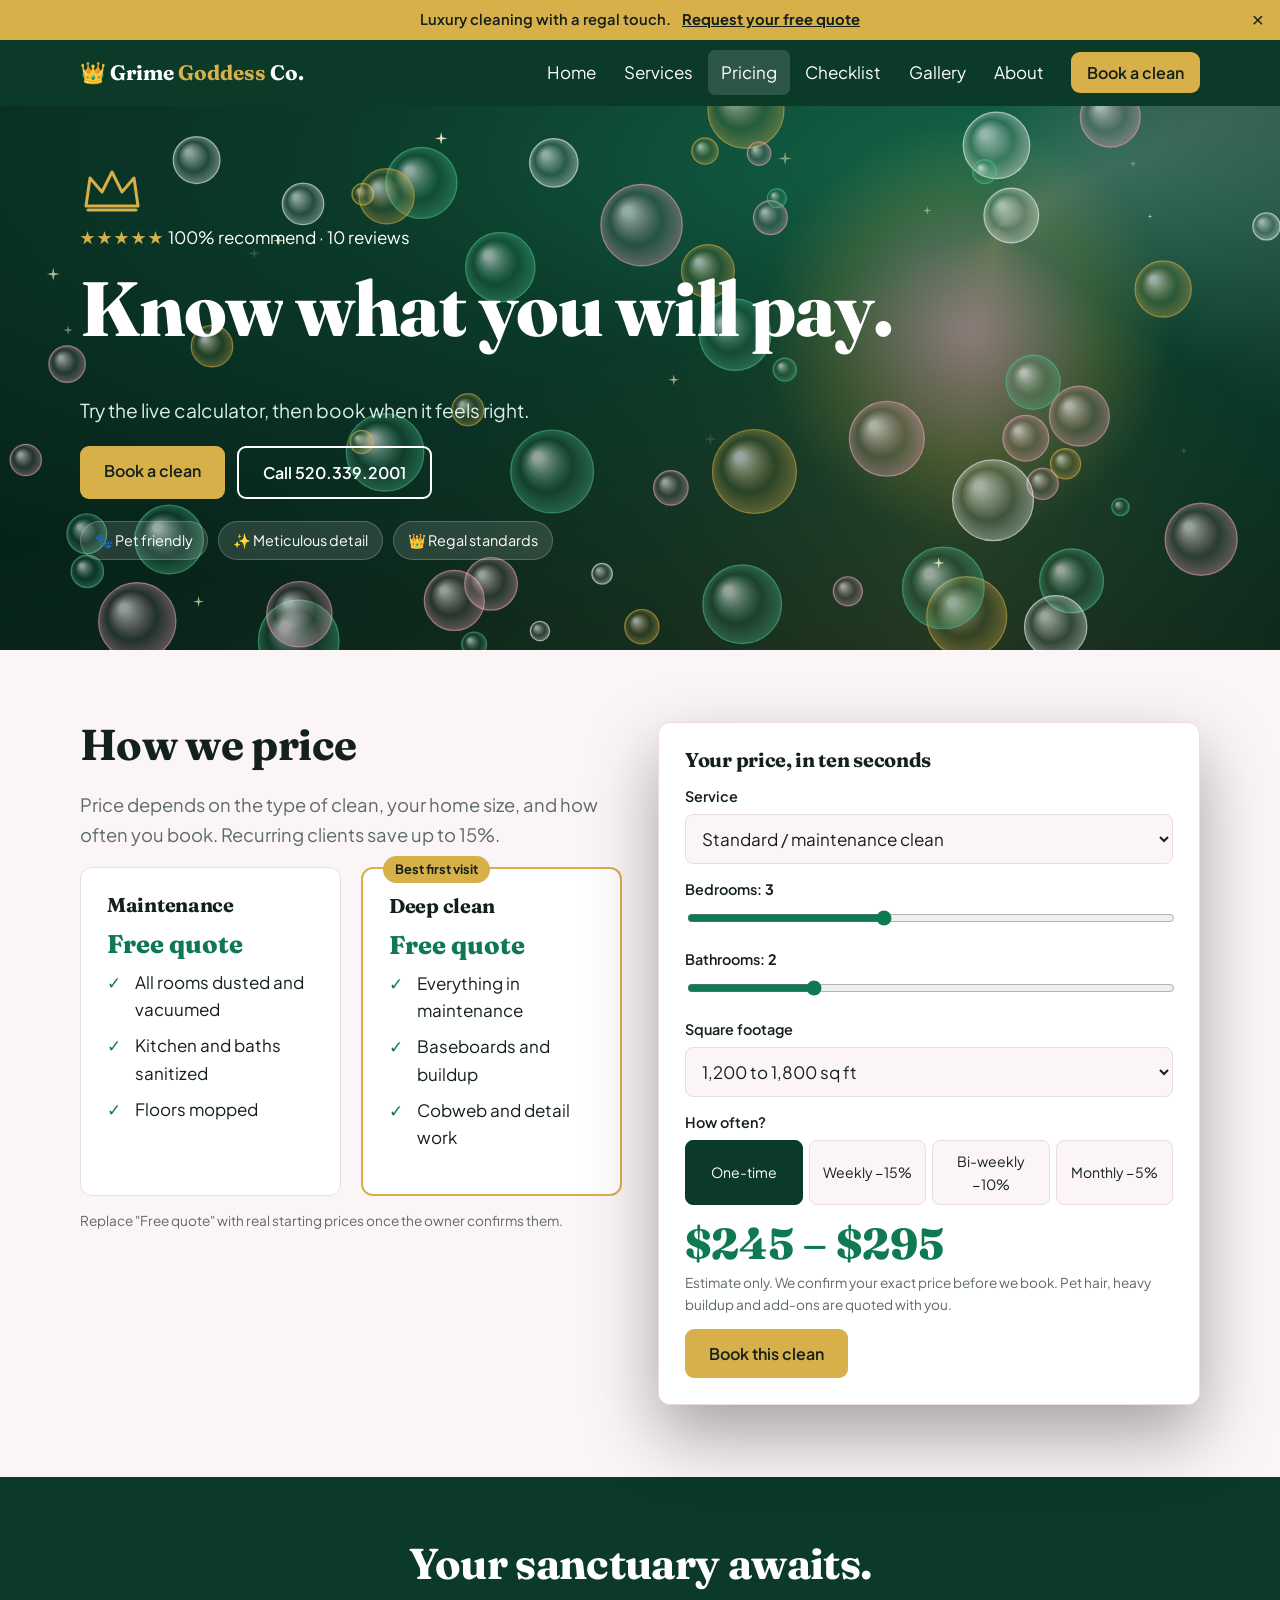
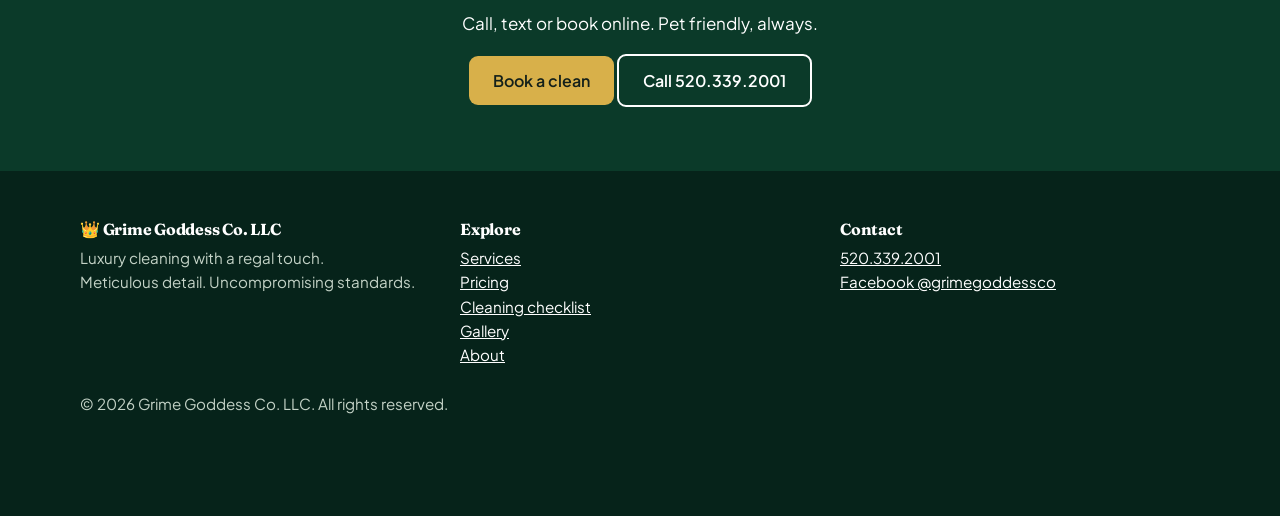
==== pricing.html @ 9551f422 "created all pages and basic features" ====
<!DOCTYPE html><html lang="en"><head><meta charset="utf-8"><meta name="viewport" content="width=device-width, initial-scale=1, viewport-fit=cover">
<title>Pricing | Grime Goddess Co.</title><meta name="description" content="Transparent starting prices and a free instant estimate."><meta name="theme-color" content="#0b3a29">
<link rel="preconnect" href="https://fonts.googleapis.com"><link rel="preconnect" href="https://fonts.gstatic.com" crossorigin>
<link href="https://fonts.googleapis.com/css2?family=Fraunces:wght@600;700;800&family=Plus+Jakarta+Sans:wght@400;500;600&display=swap" rel="stylesheet">
<link rel="stylesheet" href="css/style.css">
<script type="application/ld+json">{"@context":"https://schema.org","@type":"HouseCleaningService","name":"Grime Goddess Co. LLC","telephone":"+15203392001","description":"Luxury cleaning with a regal touch. Pet friendly."}</script>
</head><body>
<a class="skip" href="#main">Skip to content</a>
<div class="promo">Luxury cleaning with a regal touch. <a href="book.html#form"><b>Request your free quote</b></a><button aria-label="Close banner">×</button></div>
<header class="top"><div class="wrap"><a class="logo" href="index.html">👑 Grime <b>Goddess</b> Co.</a>
<button class="burger" aria-label="Menu" aria-expanded="false">Menu</button>
<nav id="nav" aria-label="Main"><a href="index.html">Home</a><a href="services.html">Services</a><a href="pricing.html" class=on>Pricing</a><a href="checklist.html">Checklist</a><a href="gallery.html">Gallery</a><a href="about.html">About</a></nav>
<a class="btn sm" href="book.html#form">Book a clean</a></div></header><main id="main"><section class="hero short"><div class="sun"></div><canvas id="fx" aria-hidden="true"></canvas><div class="wrap"><div>
<svg class="crown" viewBox="0 0 64 48" aria-hidden="true"><path d="M6 40 L10 12 L22 26 L32 6 L42 26 L54 12 L58 40 Z M8 44 H56"/></svg><p class="in" style="--d:.2s"><span class="stars">★★★★★</span> 100% recommend · 10 reviews</p>
<h1 data-split>Know what you will pay.</h1><p class="in" style="--d:1.1s;color:#dcefe6;font-size:1.2rem">Try the live calculator, then book when it feels right.</p>
<div class="in" style="--d:1.3s;display:flex;gap:12px;flex-wrap:wrap;margin-top:20px"><a class="btn" href="book.html#form">Book a clean</a><a class="btn ghost" href="tel:+15203392001">Call 520.339.2001</a></div>
<ul class="chips in" style="--d:1.5s"><li>🐾 Pet friendly</li><li>✨ Meticulous detail</li><li>👑 Regal standards</li></ul></div></div></section><section class="sec"><div class="wrap two" style="align-items:start"><div><h2>How we price</h2><p class="lead">Price depends on the type of clean, your home size, and how often you book. Recurring clients save up to 15%.</p>
<div class="grid"><div class="card tier"><h3>Maintenance</h3><p class="price" style="font-size:1.6rem">Free quote</p><ul class="tick"><li>All rooms dusted and vacuumed</li><li>Kitchen and baths sanitized</li><li>Floors mopped</li></ul></div>
<div class="card tier hot"><span class="tag">Best first visit</span><h3>Deep clean</h3><p class="price" style="font-size:1.6rem">Free quote</p><ul class="tick"><li>Everything in maintenance</li><li>Baseboards and buildup</li><li>Cobweb and detail work</li></ul></div></div>
<p class="note" style="margin-top:14px">Replace "Free quote" with real starting prices once the owner confirms them.</p></div><div class="card calc in" style="--d:1.4s" id="quote"><h3>Your price, in ten seconds</h3>
<label for="q-svc">Service</label><select id="q-svc"></select>
<label for="q-bed">Bedrooms: <b id="q-bv">3</b></label><input id="q-bed" type="range" min="1" max="6" value="3">
<label for="q-bath">Bathrooms: <b id="q-bav">2</b></label><input id="q-bath" type="range" min="1" max="5" value="2">
<label for="q-sq">Square footage</label><select id="q-sq"></select>
<label>How often?</label><div class="seg" id="q-freq"><button data-f="once" class="on">One-time</button><button data-f="weekly">Weekly −15%</button><button data-f="biweekly">Bi-weekly −10%</button><button data-f="monthly">Monthly −5%</button></div>
<div class="price" id="q-price">$0</div><p class="note">Estimate only. We confirm your exact price before we book. Pet hair, heavy buildup and add-ons are quoted with you.</p>
<a class="btn" id="q-go" href="book.html#form">Book this clean</a></div></div></section></main>
<section class="band"><div class="wrap"><h2>Your sanctuary awaits.</h2><p>Call, text or book online. Pet friendly, always.</p><a class="btn" href="book.html#form">Book a clean</a> <a class="btn ghost" href="tel:+15203392001">Call 520.339.2001</a></div></section>
<footer><div class="wrap grid"><div><h3>👑 Grime Goddess Co. LLC</h3><p>Luxury cleaning with a regal touch.<br>Meticulous detail. Uncompromising standards.</p></div>
<div><h3>Explore</h3><a href="services.html">Services</a><br><a href="pricing.html">Pricing</a><br><a href="checklist.html">Cleaning checklist</a><br><a href="gallery.html">Gallery</a><br><a href="about.html">About</a></div>
<div><h3>Contact</h3><a href="tel:+15203392001">520.339.2001</a><br><a href="https://www.facebook.com/grimegoddessco" rel="noopener">Facebook @grimegoddessco</a></div></div>
<div class="wrap" style="margin-top:24px">© <span data-year></span> Grime Goddess Co. LLC. All rights reserved.</div></footer>
<div class="sticky"><a class="btn" href="tel:+15203392001">Call</a><a class="btn ghost" style="color:#fff" href="book.html#form">Book now</a></div>
<div class="modal" id="pop" role="dialog" aria-modal="true" aria-label="Free quote"><div class="card"><button class="x" aria-label="Close">×</button><h3>Leaving so soon, goddess?</h3><p>See your price in seconds. No account and no obligation.</p><a class="btn" href="index.html#quote">Get my price</a> <button class="btn ghost sm" data-close>No thanks</button></div></div>
<script src="js/script.js"></script></body></html>
---- css/style.css ----
/* J&C Dreamscape — shared styles */
:root{--bg:#fbf5f7;--surf:#fff;--ink:#14201a;--mut:#5d6b63;--moss:#0b3a29;--deep:#06231a;--turf:#0f7a52;--turf2:#169466;--sun:#d8b04a;--line:#eadde2;--r:12px;color-scheme:light}
@media(prefers-color-scheme:dark){:root{--bg:#0d1712;--surf:#14231b;--ink:#e8eee6;--mut:#a3b3a6;--moss:#04150f;--turf:#4fc08f;--line:#2c3f35;color-scheme:dark}}
*{box-sizing:border-box}html{scroll-behavior:smooth}
body{margin:0;background:var(--bg);color:var(--ink);font:400 17px/1.6 "Plus Jakarta Sans",system-ui,sans-serif;padding-bottom:env(safe-area-inset-bottom,0)}
h1,h2,h3{font-family:"Fraunces","Arial Narrow",system-ui,sans-serif;line-height:1.08;margin:0 0 .5em;letter-spacing:-.015em}
h1{font-size:clamp(2.5rem,6.2vw,4.8rem);font-weight:800}h2{font-size:clamp(1.8rem,3.6vw,2.7rem);font-weight:700}h3{font-size:1.25rem;font-weight:700}
p{margin:0 0 1em;max-width:62ch}a{color:inherit}img,canvas{max-width:100%}
.wrap{max-width:1160px;margin:0 auto;padding:0 20px}
.sec{padding:72px 0}.sec.alt{background:var(--surf)}.lead{font-size:1.15rem;color:var(--mut)}
.skip{position:absolute;left:-999px}.skip:focus{left:10px;top:10px;background:#fff;color:#000;padding:8px;z-index:99}
:focus-visible{outline:3px solid var(--sun);outline-offset:2px}

/* announcement + header */
.promo{background:var(--sun);color:#14201a;font-size:.92rem;font-weight:600;text-align:center;padding:8px 40px;position:relative}
.promo a{margin-left:8px}.promo button{position:absolute;right:10px;top:50%;transform:translateY(-50%);background:none;border:0;font-size:1.3rem;cursor:pointer;color:inherit}
header.top{position:sticky;top:0;z-index:40;background:var(--moss);color:#fff;transition:box-shadow .3s}
header.top.scrolled{box-shadow:0 6px 24px rgba(0,0,0,.3)}
header .wrap{display:flex;align-items:center;gap:14px;height:66px}
.logo{font:800 1.3rem "Fraunces",sans-serif;text-decoration:none;margin-right:auto}.logo b{color:var(--sun)}
nav{display:flex;gap:2px;align-items:center}
nav>a,.dd>button{color:#fff;text-decoration:none;padding:9px 13px;border-radius:7px;font:500 .95rem inherit;font-family:inherit;background:none;border:0;cursor:pointer}
nav>a:hover,nav>a.on,.dd>button:hover{background:rgba(255,255,255,.14)}
.dd{position:relative}.dd .menu{display:none;position:absolute;top:100%;left:0;min-width:240px;background:var(--surf);color:var(--ink);border:1px solid var(--line);border-radius:var(--r);padding:8px;box-shadow:0 18px 40px rgba(0,0,0,.25)}
.dd.open .menu,.dd:hover .menu{display:block}
.menu a{display:block;text-decoration:none;padding:10px 12px;border-radius:8px}.menu a:hover{background:var(--bg)}.menu small{display:block;color:var(--mut)}
.burger{display:none;background:none;border:2px solid #fff;color:#fff;border-radius:7px;padding:6px 11px;font:inherit}
@media(max-width:900px){.burger{display:block}nav{display:none;position:absolute;top:100%;left:0;right:0;background:var(--moss);flex-direction:column;align-items:stretch;padding:10px 20px 20px}nav.open{display:flex}.dd .menu{display:block;position:static;background:transparent;color:#fff;border:0;box-shadow:none;padding:0 0 0 12px}.menu a:hover{background:rgba(255,255,255,.12)}.menu small{display:none}.dd>button{text-align:left;width:100%}header .btn.call{display:none}}

/* buttons */
.btn{display:inline-block;background:var(--sun);color:#14201a;font:600 1rem "Plus Jakarta Sans",sans-serif;padding:14px 24px;border-radius:9px;text-decoration:none;border:0;cursor:pointer;transition:transform .15s ease,box-shadow .2s;will-change:transform}
.btn:hover{box-shadow:0 10px 24px rgba(216,176,74,.4)}.btn.ghost{background:transparent;color:inherit;border:2px solid currentColor}.btn.sm{padding:10px 16px}

/* hero */
.hero{position:relative;overflow:hidden;color:#fff;min-height:min(92vh,820px);display:flex;align-items:center;background:linear-gradient(180deg,#0b1a12 0%,#17402a 55%,#2f6a3c 100%);isolation:isolate}
.hero.short{min-height:420px}
.hero canvas{position:absolute;inset:0;width:100%;height:100%;z-index:-1}
.sun{position:absolute;right:12%;bottom:26%;width:420px;height:420px;border-radius:50%;background:radial-gradient(circle,rgba(255,214,102,.75),rgba(216,176,74,.25) 45%,transparent 70%);z-index:-2;filter:blur(6px);animation:pulse 7s ease-in-out infinite;will-change:transform}
@keyframes pulse{50%{opacity:.75;scale:1.08}}
.hero .wrap{display:grid;grid-template-columns:1.1fr .9fr;gap:44px;align-items:center;padding-top:60px;padding-bottom:140px;width:100%}
.hero.short .wrap{grid-template-columns:1fr;padding-bottom:90px}
@media(max-width:900px){.hero .wrap{grid-template-columns:1fr;padding-bottom:110px}}
.w{display:inline-block;overflow:hidden;vertical-align:bottom;padding-bottom:.08em}.w>span{display:inline-block;transform:translateY(110%);animation:rise .9s cubic-bezier(.2,.8,.2,1) forwards;animation-delay:calc(var(--i)*70ms + 250ms)}
@keyframes rise{to{transform:none}}
.in{opacity:0;animation:fade .8s ease forwards;animation-delay:var(--d,1s)}@keyframes fade{to{opacity:1}}
.chips{display:flex;gap:10px;flex-wrap:wrap;margin:22px 0 0;padding:0;list-style:none}
.chips li{background:rgba(255,255,255,.12);backdrop-filter:blur(6px);border:1px solid rgba(255,255,255,.2);padding:7px 14px;border-radius:99px;font-size:.9rem}
.stars{color:var(--sun);letter-spacing:2px}
.stats{display:flex;gap:34px;margin-top:30px}.stats b{display:block;font:800 2.1rem "Fraunces",sans-serif}.stats span{font-size:.88rem;opacity:.85}

/* cards + grids */
.card{background:var(--surf);color:var(--ink);border:1px solid var(--line);border-radius:var(--r);padding:26px}
.grid{display:grid;gap:20px;grid-template-columns:repeat(auto-fit,minmax(260px,1fr))}
.svc{border-top:6px solid var(--turf);transition:transform .25s}.svc:hover{transform:translateY(-6px)}.svc:nth-child(2){border-color:#8a8f87}.svc:nth-child(3){border-color:var(--sun)}
.svc .more{font-weight:600;color:var(--turf);text-decoration:none}
ul.tick{list-style:none;padding:0;margin:0 0 1em}ul.tick li{padding-left:28px;position:relative;margin:9px 0}ul.tick li:before{content:"✓";position:absolute;left:0;color:var(--turf);font-weight:800}
.steps{display:grid;gap:22px;grid-template-columns:repeat(auto-fit,minmax(230px,1fr));counter-reset:s}
.steps>div{counter-increment:s;position:relative;padding-left:56px}.steps>div:before{content:counter(s);position:absolute;left:0;top:0;width:42px;height:42px;border-radius:50%;background:var(--moss);color:#fff;display:grid;place-items:center;font-weight:700}
.rv{opacity:0;transform:translateY(24px);transition:opacity .7s,transform .7s}.rv.show{opacity:1;transform:none}
.quote{border-left:5px solid var(--sun)}.quote p{max-width:none}

/* quote calculator */
.calc{color:var(--ink);box-shadow:0 30px 70px rgba(0,0,0,.35)}
label{display:block;font-weight:600;font-size:.9rem;margin:14px 0 6px}
input,select,textarea{width:100%;padding:12px;border:1px solid var(--line);border-radius:8px;background:var(--bg);color:var(--ink);font:inherit}
input[type=range]{padding:0;accent-color:var(--turf)}
.seg{display:flex;gap:6px;flex-wrap:wrap}.seg button{flex:1;padding:9px 6px;border:1px solid var(--line);background:var(--bg);color:var(--ink);border-radius:8px;cursor:pointer;font:inherit;font-size:.88rem}.seg button.on{background:var(--moss);color:#fff;border-color:var(--moss)}
.price{font:800 2.7rem "Fraunces",sans-serif;color:var(--turf);margin:12px 0 2px;transition:opacity .2s}
.note{font-size:.85rem;color:var(--mut)}

/* before/after */
.ba{position:relative;aspect-ratio:16/9;border-radius:var(--r);overflow:hidden;user-select:none;touch-action:pan-y}
.ba .a,.ba .b{position:absolute;inset:0;display:flex;align-items:flex-end;padding:18px;font-weight:700;color:#fff;text-shadow:0 2px 6px rgba(0,0,0,.6)}
.ba .b{background:radial-gradient(circle at 20% 30%,#7a5e2f 0 6%,transparent 7%),radial-gradient(circle at 70% 60%,#6b5128 0 8%,transparent 9%),repeating-linear-gradient(35deg,#8b7a45 0 14px,#76683a 14px 28px);}
.ba .a{background:repeating-linear-gradient(100deg,#0f7a52 0 60px,#4f9556 60px 120px);clip-path:inset(0 0 0 var(--p,50%))}
.ba .a{justify-content:flex-end}
.ba input{position:absolute;inset:0;opacity:0;cursor:ew-resize;height:100%}
.ba .bar{position:absolute;top:0;bottom:0;left:var(--p,50%);width:4px;background:#fff;box-shadow:0 0 12px rgba(0,0,0,.5);pointer-events:none}
.ba .bar:after{content:"↔";position:absolute;top:50%;left:50%;translate:-50% -50%;background:#fff;color:#14201a;width:42px;height:42px;border-radius:50%;display:grid;place-items:center;font-weight:800}

/* misc */
details{border-bottom:1px solid var(--line);padding:16px 0}summary{cursor:pointer;font-weight:600;font-size:1.05rem}details p{margin:10px 0 0}
.two{display:grid;gap:36px;grid-template-columns:1fr 1fr;align-items:center}@media(max-width:860px){.two{grid-template-columns:1fr}}
.gal{display:grid;gap:14px;grid-template-columns:repeat(auto-fill,minmax(260px,1fr))}.gal div{aspect-ratio:4/3;border-radius:var(--r);display:flex;align-items:flex-end;padding:14px;color:#fff;font-weight:600;text-shadow:0 2px 6px rgba(0,0,0,.6)}
.g1{background:repeating-linear-gradient(100deg,#0f7a52 0 40px,#4f9556 40px 80px)}.g2{background:repeating-linear-gradient(45deg,#8a8f87 0 26px,#a2a79f 26px 52px)}.g3{background:linear-gradient(135deg,#5b4a33,#8a7355)}.g4{background:linear-gradient(160deg,#2e5a3a,#6b9a55)}
.band{background:var(--moss);color:#fff;text-align:center;padding:64px 0}.band p{margin-inline:auto}
.cities{display:flex;flex-wrap:wrap;gap:10px;padding:0;list-style:none}.cities li{background:var(--surf);border:1px solid var(--line);padding:7px 14px;border-radius:99px}
footer{background:var(--deep);color:#c3d2c6;padding:50px 0 100px;font-size:.95rem}footer a{color:#fff}footer .grid{grid-template-columns:repeat(auto-fit,minmax(200px,1fr))}footer h3{color:#fff;font-size:1rem}
.sticky{position:fixed;left:0;right:0;bottom:0;z-index:45;display:none;gap:8px;padding:10px 14px calc(10px + env(safe-area-inset-bottom,0));background:var(--moss)}.sticky .btn{flex:1;text-align:center}@media(max-width:900px){.sticky{display:flex}}
.modal{position:fixed;inset:0;z-index:60;background:rgba(5,15,9,.7);display:none;place-items:center;padding:20px}.modal.open{display:grid}.modal .card{max-width:440px;position:relative;animation:pop .35s cubic-bezier(.2,.9,.3,1.3)}.modal .x{position:absolute;right:12px;top:8px;background:none;border:0;font-size:1.6rem;cursor:pointer;color:inherit}
@keyframes pop{from{transform:scale(.85);opacity:0}}
@media(prefers-reduced-motion:reduce){*{animation:none!important;transition:none!important}.w>span{transform:none}.in,.rv{opacity:1;transform:none}}

/* ---- Grime Goddess overrides ---- */
:root{--pink:#f2a6c0;--rose:#d96b94}
h1,h2,h3,.logo{font-weight:700}h1{font-weight:800}
.hero{background:radial-gradient(120% 90% at 80% 10%,#14664a 0%,#0b3a29 45%,#06231a 100%)}
.hero:before{content:"";position:absolute;inset:-20%;z-index:-2;background:conic-gradient(from 0deg at 70% 30%,transparent,rgba(242,166,192,.18),transparent 35%,rgba(216,176,74,.14),transparent 70%);animation:spin 28s linear infinite}
@keyframes spin{to{transform:rotate(360deg)}}
.hero:after{content:"";position:absolute;top:0;bottom:0;width:30%;left:-40%;z-index:0;pointer-events:none;background:linear-gradient(100deg,transparent,rgba(255,255,255,.22),transparent);transform:skewX(-18deg);animation:sweep 7s ease-in-out 2.4s infinite}
@keyframes sweep{0%{left:-40%}35%,100%{left:130%}}
.sun{background:radial-gradient(circle,rgba(242,166,192,.5),rgba(216,176,74,.18) 45%,transparent 70%);right:8%;bottom:20%}
.crown{width:64px;height:48px;margin-bottom:10px;display:block;fill:none;stroke:var(--sun);stroke-width:3;stroke-linecap:round;stroke-linejoin:round;stroke-dasharray:260;stroke-dashoffset:260;animation:draw 1.6s ease .2s forwards,glow 3s ease-in-out 2s infinite}
@keyframes draw{to{stroke-dashoffset:0}}@keyframes glow{50%{filter:drop-shadow(0 0 10px var(--sun))}}
.grime{display:inline-block;animation:clean 1.6s ease 1.1s both}
@keyframes clean{0%{filter:blur(7px) grayscale(1) contrast(.6);opacity:.55}100%{filter:none;opacity:1}}
.shine{background:linear-gradient(100deg,#fff 20%,var(--pink) 40%,var(--sun) 50%,#fff 60%);background-size:250% 100%;-webkit-background-clip:text;background-clip:text;color:transparent;animation:txt 5s linear infinite}
@keyframes txt{to{background-position:-250% 0}}
.svc:nth-child(1){border-color:var(--pink)}.svc:nth-child(2){border-color:var(--turf)}.svc:nth-child(3){border-color:var(--sun)}
.ba .b{background:radial-gradient(circle at 25% 35%,rgba(70,55,40,.55) 0 5%,transparent 6%),radial-gradient(circle at 68% 62%,rgba(70,55,40,.5) 0 7%,transparent 8%),linear-gradient(135deg,#8d8a86,#6f6c68)}
.ba .a{background:linear-gradient(115deg,#e9f6f0 0%,#bfe3d3 40%,#ffffff 50%,#bfe3d3 60%,#e9f6f0 100%);color:#0b3a29;text-shadow:none}
.g1{background:repeating-linear-gradient(100deg,#d9ece3 0 38px,#c4e0d2 38px 76px);color:#0b3a29;text-shadow:none}.g2{background:linear-gradient(120deg,#f6dbe5,#fff 45%,#f6dbe5)}.g2,.g3,.g4{color:#14201a;text-shadow:none}.g3{background:linear-gradient(135deg,#0b3a29,#117a52);color:#fff}.g4{background:linear-gradient(135deg,#f2d99a,#fff 50%,#f2d99a)}
.feat{display:grid;gap:18px;grid-template-columns:repeat(auto-fit,minmax(260px,1fr))}.feat .card{display:flex;gap:14px}.feat .i{font-size:1.8rem;line-height:1}
.tier{position:relative}.tier.hot{border:2px solid var(--sun)}.tier .tag{position:absolute;top:-13px;left:20px;background:var(--sun);color:#14201a;font-size:.8rem;font-weight:700;padding:3px 12px;border-radius:99px}
.seg2 button{flex:1}
.check h3{margin-top:1.4em}
@media print{header,.promo,.sticky,.band,footer,.hero,.noprint{display:none!important}body{background:#fff;color:#000}}
.ba img{position:absolute;inset:0;width:100%;height:100%;object-fit:cover;pointer-events:none}
.ba .lbl{position:relative;z-index:1;background:rgba(0,0,0,.55);color:#fff;padding:4px 12px;border-radius:99px;font-size:.85rem}
.ba .a{justify-content:flex-end}
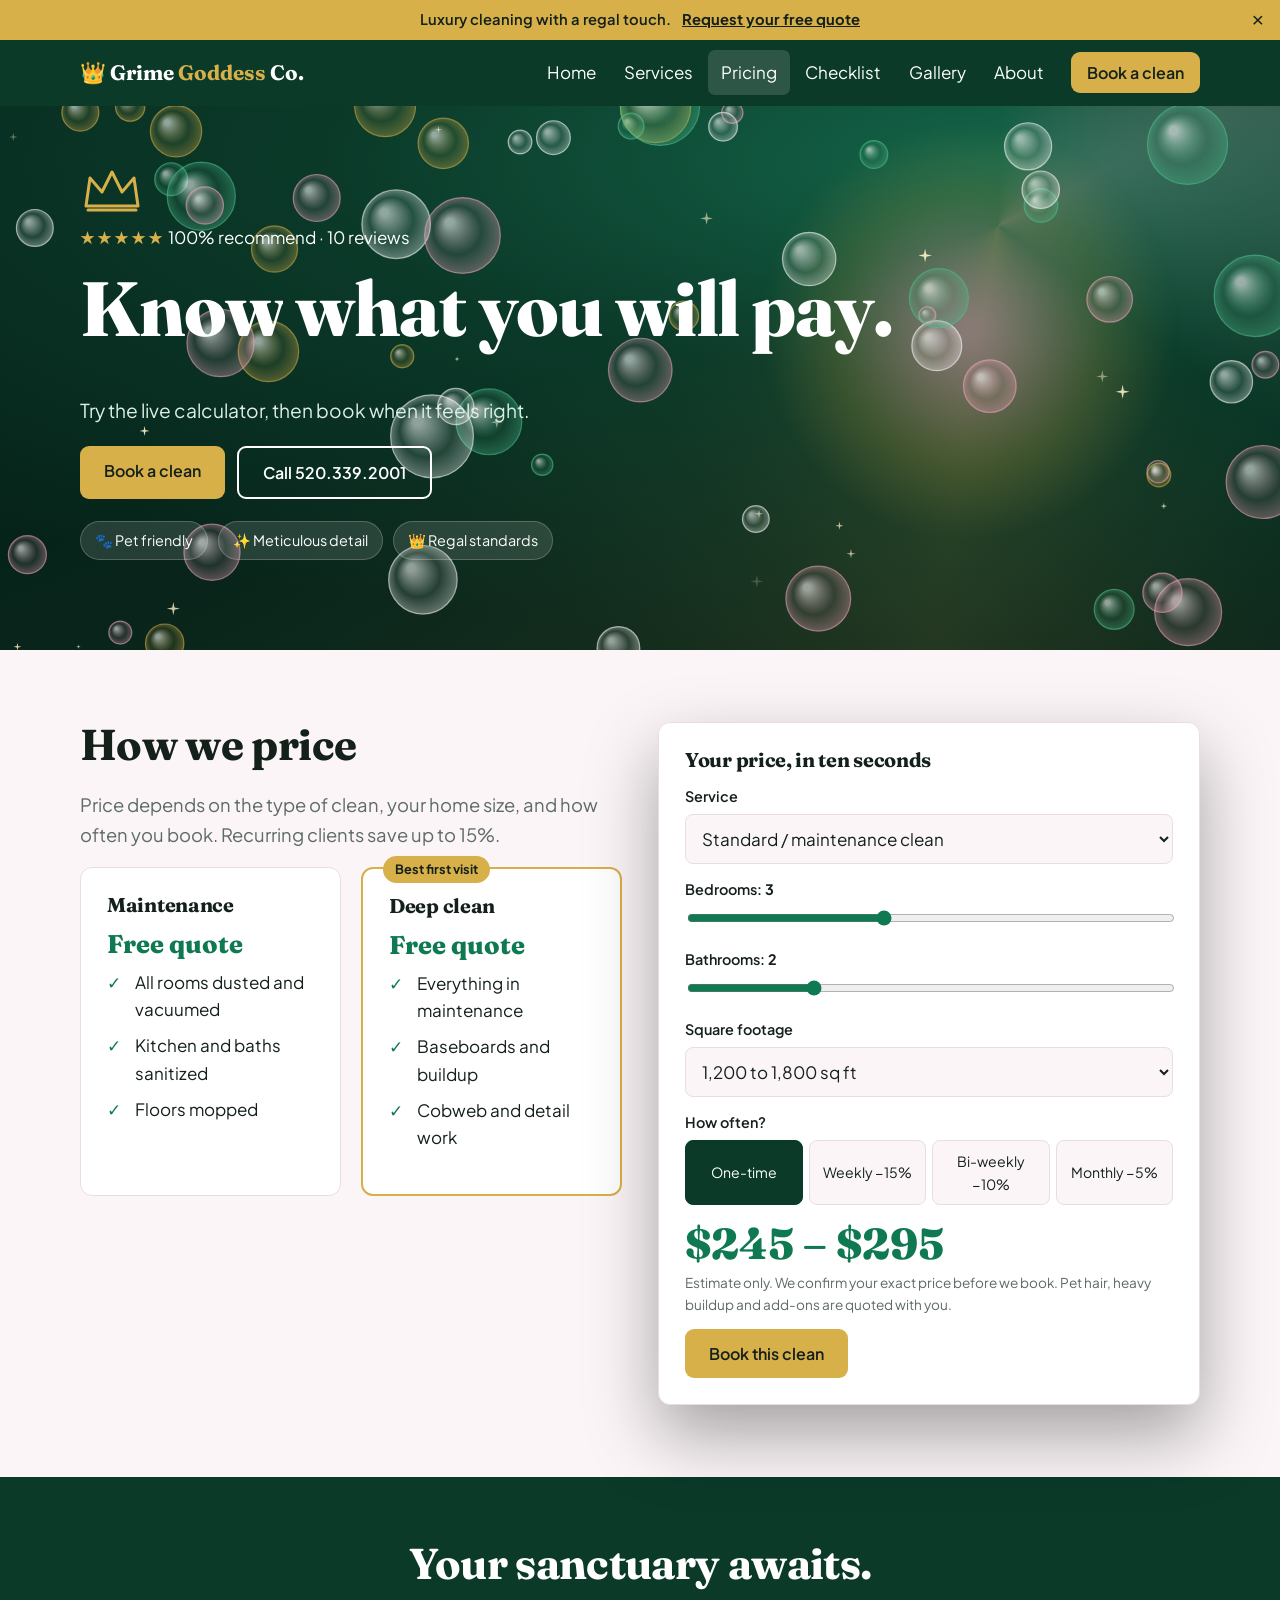
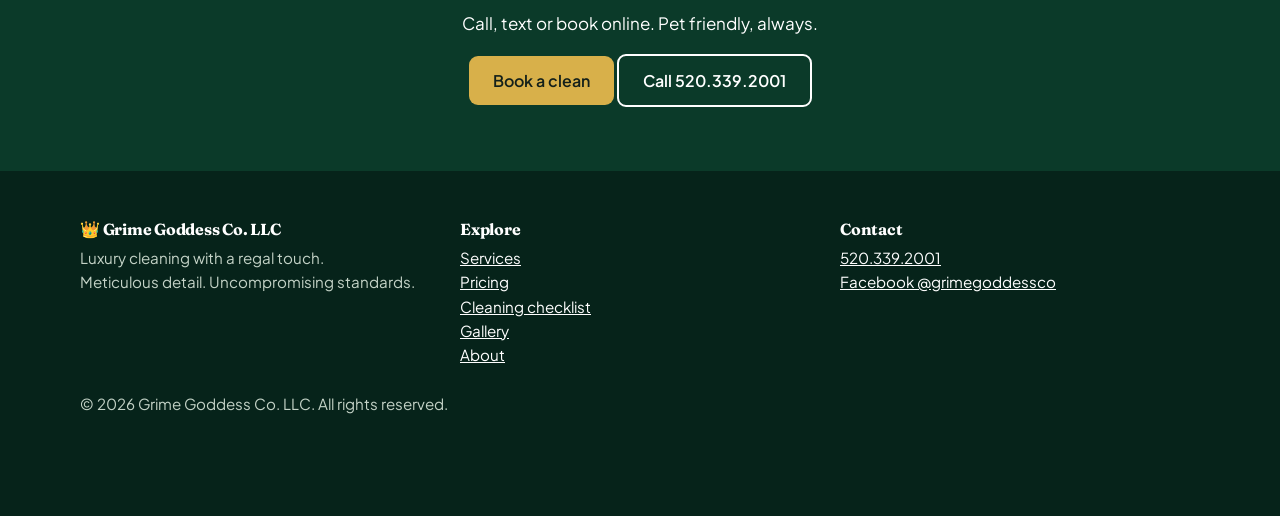
==== commit f5813bbd: "correct pricing text" ====
--- a/pricing.html
+++ b/pricing.html
@@ -17,7 +17,7 @@
 <ul class="chips in" style="--d:1.5s"><li>🐾 Pet friendly</li><li>✨ Meticulous detail</li><li>👑 Regal standards</li></ul></div></div></section><section class="sec"><div class="wrap two" style="align-items:start"><div><h2>How we price</h2><p class="lead">Price depends on the type of clean, your home size, and how often you book. Recurring clients save up to 15%.</p>
 <div class="grid"><div class="card tier"><h3>Maintenance</h3><p class="price" style="font-size:1.6rem">Free quote</p><ul class="tick"><li>All rooms dusted and vacuumed</li><li>Kitchen and baths sanitized</li><li>Floors mopped</li></ul></div>
 <div class="card tier hot"><span class="tag">Best first visit</span><h3>Deep clean</h3><p class="price" style="font-size:1.6rem">Free quote</p><ul class="tick"><li>Everything in maintenance</li><li>Baseboards and buildup</li><li>Cobweb and detail work</li></ul></div></div>
-<p class="note" style="margin-top:14px">Replace "Free quote" with real starting prices once the owner confirms them.</p></div><div class="card calc in" style="--d:1.4s" id="quote"><h3>Your price, in ten seconds</h3>
+</div><div class="card calc in" style="--d:1.4s" id="quote"><h3>Your price, in ten seconds</h3>
 <label for="q-svc">Service</label><select id="q-svc"></select>
 <label for="q-bed">Bedrooms: <b id="q-bv">3</b></label><input id="q-bed" type="range" min="1" max="6" value="3">
 <label for="q-bath">Bathrooms: <b id="q-bav">2</b></label><input id="q-bath" type="range" min="1" max="5" value="2">
